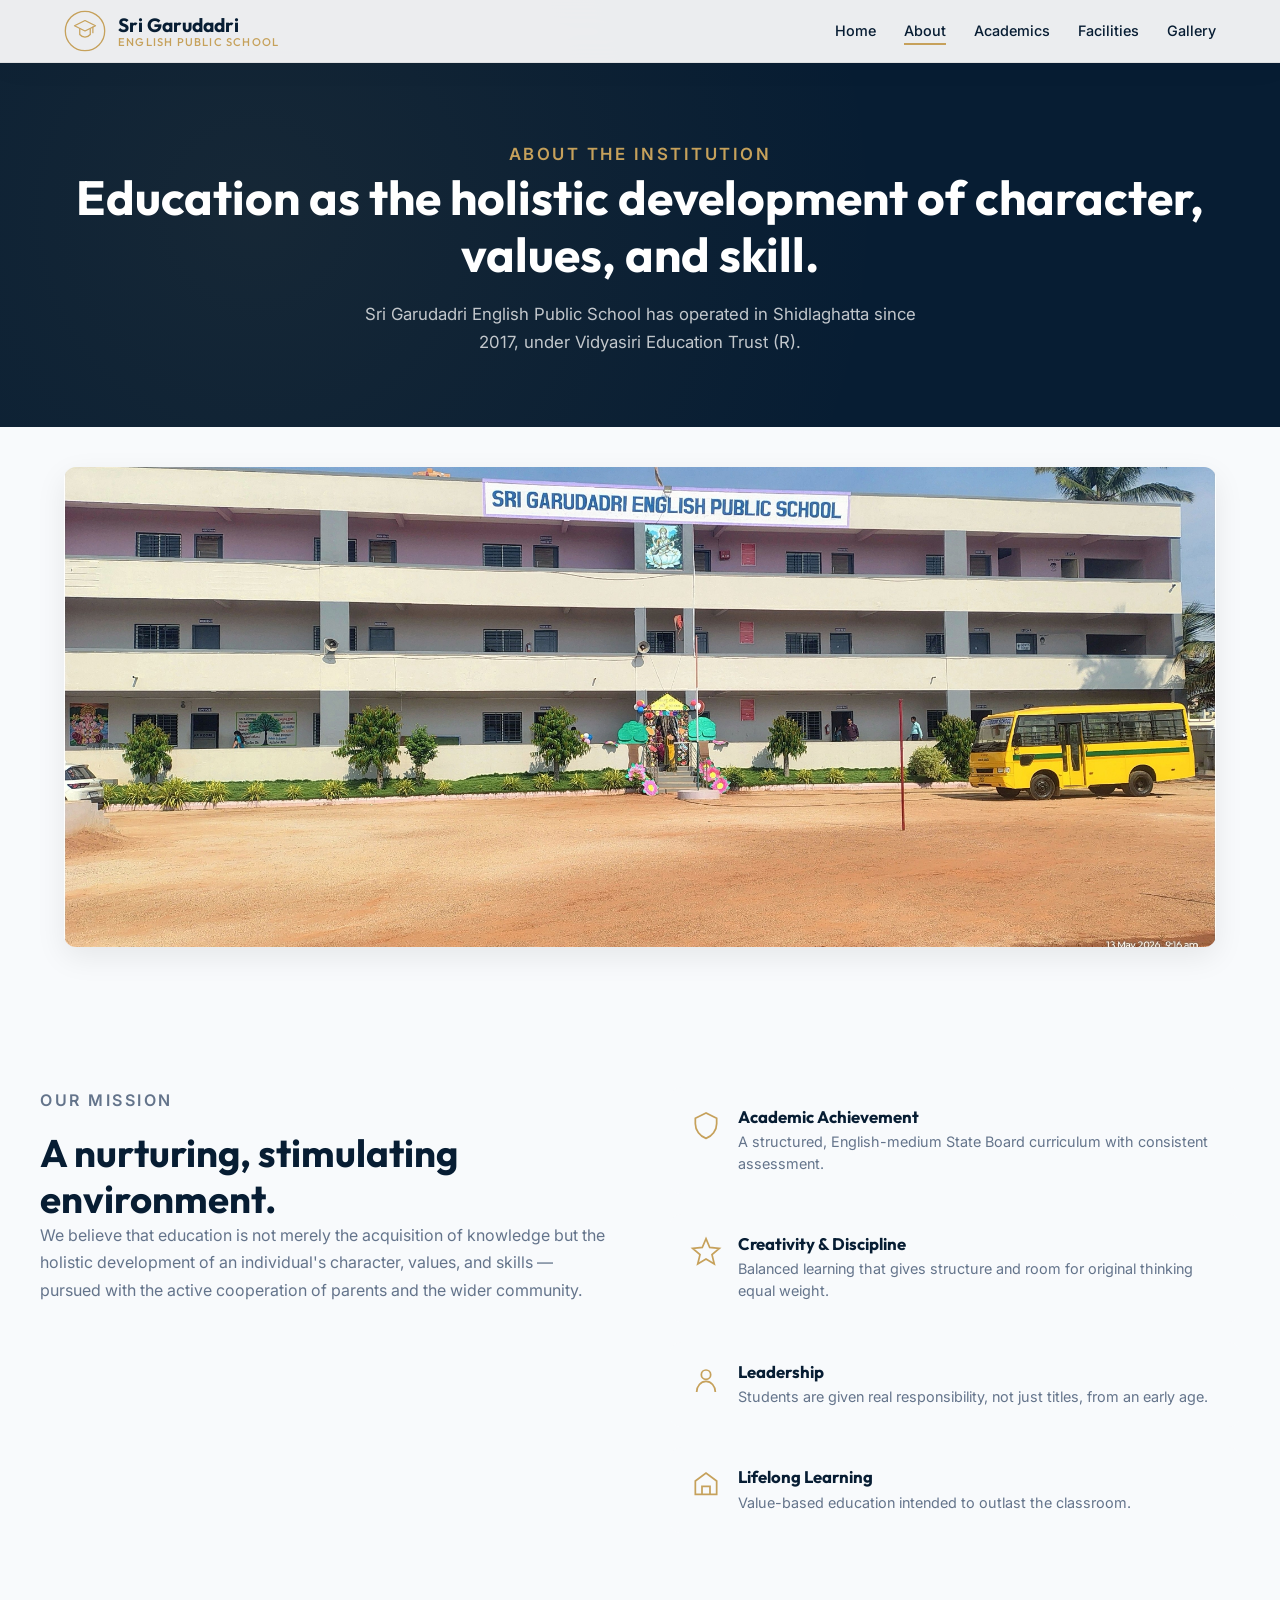
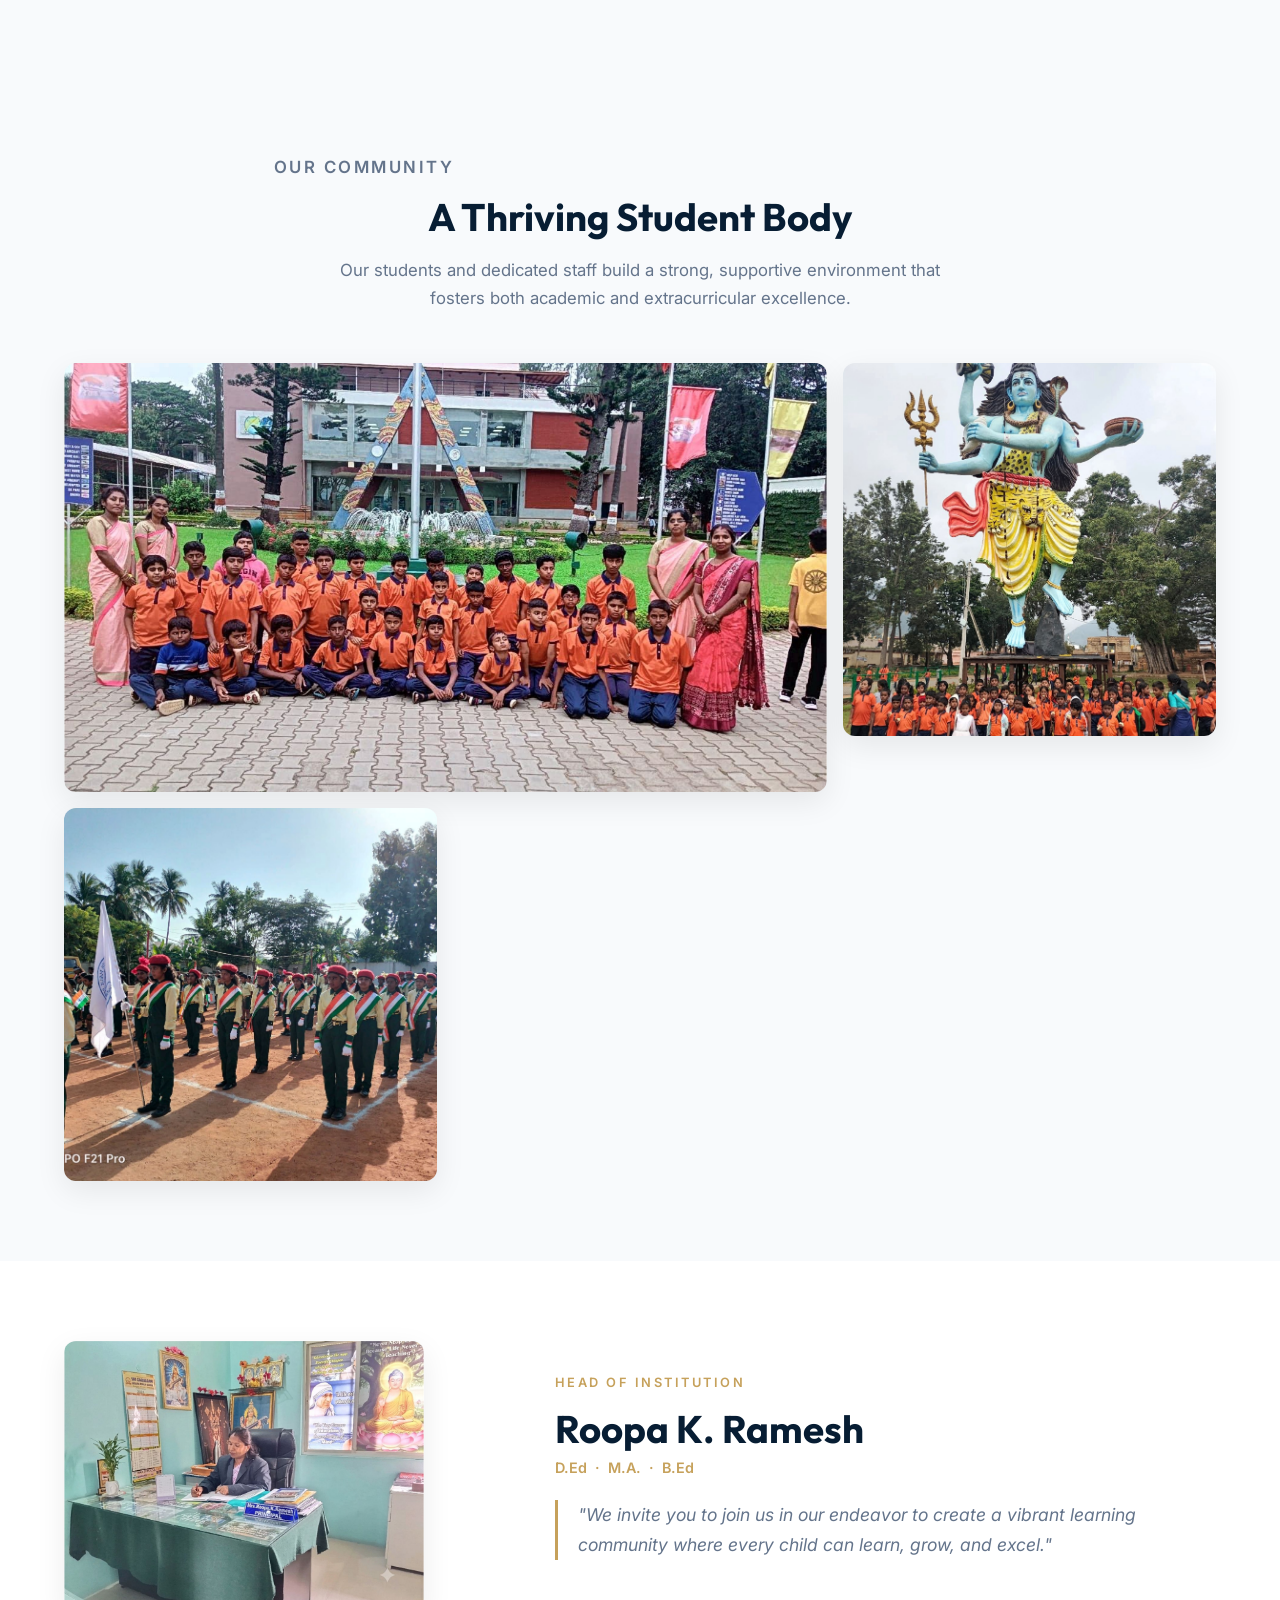
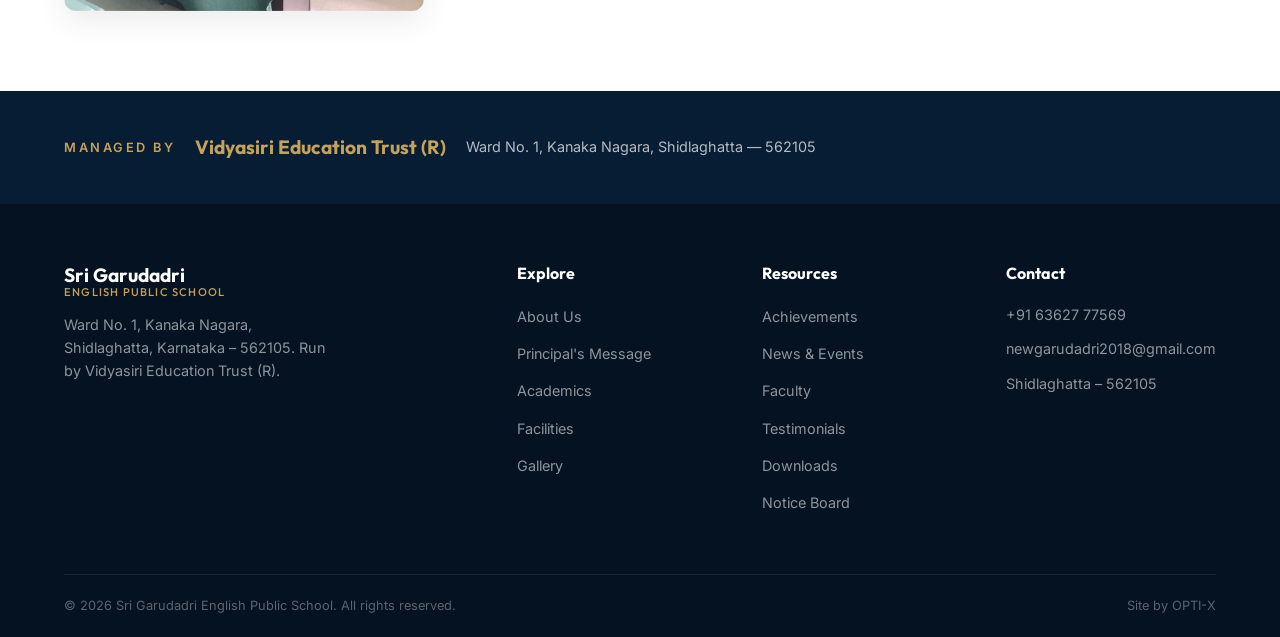
==== about.html @ 726db0ac "first commit" ====
<!DOCTYPE html>
<html lang="en">
<head>
<meta charset="UTF-8">
<meta name="viewport" content="width=device-width, initial-scale=1.0">
<title>About Us — Sri Garudadri English Public School</title>
<link rel="stylesheet" href="styles.css">
<script src="components/header.js"></script>
<script src="components/footer.js"></script>
</head>
<body>

<sgeps-header></sgeps-header>

<header class="page-hero">
  <div class="container">
    <p class="eyebrow" style="justify-content:center;color:var(--gold);">About the institution</p>
    <h1>Education as the holistic development of character, values, and skill.</h1>
    <p>Sri Garudadri English Public School has operated in Shidlaghatta since 2017, under Vidyasiri Education Trust (R).</p>
  </div>
</header>

<section class="about-hero-image">
  <div class="container reveal">
    <img src="SG - photos/School from front side.jpg" alt="School building">
  </div>
</section>

<section>
  <div class="container mission-grid">
    <div class="mission-copy reveal">
      <p class="eyebrow">Our mission</p>
      <h2>A nurturing, stimulating environment.</h2>
      <p>We believe that education is not merely the acquisition of knowledge but the holistic development of an individual's character, values, and skills — pursued with the active cooperation of parents and the wider community.</p>
    </div>
    <div class="pillar-list reveal">
      <div class="pillar">
        <svg viewBox="0 0 24 24" fill="none"><path d="M12 3L4 7V11C4 16 7.5 20.5 12 22C16.5 20.5 20 16 20 11V7L12 3Z" stroke="currentColor" stroke-width="1.3"/></svg>
        <div><h4>Academic Achievement</h4><p>A structured, English-medium State Board curriculum with consistent assessment.</p></div>
      </div>
      <div class="pillar">
        <svg viewBox="0 0 24 24" fill="none"><path d="M12 2L14.8 8.6L22 9.3L16.5 14L18.2 21L12 17.3L5.8 21L7.5 14L2 9.3L9.2 8.6L12 2Z" stroke="currentColor" stroke-width="1.3"/></svg>
        <div><h4>Creativity &amp; Discipline</h4><p>Balanced learning that gives structure and room for original thinking equal weight.</p></div>
      </div>
      <div class="pillar">
        <svg viewBox="0 0 24 24" fill="none"><circle cx="12" cy="8" r="3.5" stroke="currentColor" stroke-width="1.3"/><path d="M5 21C5 16.6 8.1 13 12 13C15.9 13 19 16.6 19 21" stroke="currentColor" stroke-width="1.3"/></svg>
        <div><h4>Leadership</h4><p>Students are given real responsibility, not just titles, from an early age.</p></div>
      </div>
      <div class="pillar">
        <svg viewBox="0 0 24 24" fill="none"><path d="M4 19V9L12 3L20 9V19H4Z" stroke="currentColor" stroke-width="1.3"/><path d="M9 19V13H15V19" stroke="currentColor" stroke-width="1.3"/></svg>
        <div><h4>Lifelong Learning</h4><p>Value-based education intended to outlast the classroom.</p></div>
      </div>
    </div>
  </div>
</section>

<section style="background: var(--bg-light);">
  <div class="container">
    <div class="section-head reveal" style="text-align: center;">
      <p class="eyebrow" style="justify-content: center;">Our Community</p>
      <h2>A Thriving Student Body</h2>
      <p style="margin: 0 auto; max-width: 600px;">Our students and dedicated staff build a strong, supportive environment that fosters both academic and extracurricular excellence.</p>
    </div>
    <div class="gallery-grid reveal" style="margin-top: 40px; justify-content: center;">
      <div class="gallery-tile wide"><img src="SG - photos/Group photo.jpg" alt="Student Body"></div>
      <div class="gallery-tile"><img src="SG - photos/Shiva and gruop photo.jpg" alt="Faculty and Students"></div>
      <div class="gallery-tile"><img src="SG - photos/Marchfast NCC.jpg" alt="NCC March"></div>
    </div>
  </div>
</section>

<section class="leader-band" id="leadership">
  <div class="container leader-grid">
    <div class="leader-photo reveal">
      <img src="SG - photos/Principal.jpg" alt="Roopa K. Ramesh, Principal">
    </div>
    <div class="leader-copy reveal">
      <p class="eyebrow">Head of institution</p>
      <h2>Roopa K. Ramesh</h2>
      <span class="role">D.Ed &nbsp;·&nbsp; M.A. &nbsp;·&nbsp; B.Ed</span>
      <blockquote>"We invite you to join us in our endeavor to create a vibrant learning community where every child can learn, grow, and excel."</blockquote>
    </div>
  </div>
</section>

<section class="trust-strip">
  <div class="container trust-inner">
    <p class="eyebrow">Managed by</p>
    <span class="trust-name">Vidyasiri Education Trust (R)</span>
    <span style="color:rgba(255,255,255,0.7);font-size:0.9rem;">Ward No. 1, Kanaka Nagara, Shidlaghatta — 562105</span>
  </div>
</section>

<sgeps-footer></sgeps-footer>

<script src="script.js"></script>
</body>
</html>
---- styles.css ----
@import url('https://fonts.googleapis.com/css2?family=Outfit:wght@300;400;500;600;700&family=Inter:wght@400;500;600&display=swap');

:root {
  /* Color Palette */
  --primary: #071D33;
  --secondary: #0B2E4F;
  --gold: #C6A15B;
  --gold-hover: #D4B270;
  --bg-light: #F8FAFC;
  --text-dark: #1E293B;
  --text-light: #64748B;
  --white: #FFFFFF;
  --border: rgba(0, 0, 0, 0.1);

  /* Typography */
  --font-heading: 'Outfit', sans-serif;
  --font-body: 'Inter', sans-serif;

  /* Layout */
  --container: 1200px;
  --radius: 12px;
  --shadow: 0 10px 30px rgba(0, 0, 0, 0.08);
  --shadow-hover: 0 20px 40px rgba(0, 0, 0, 0.12);
  --transition: all 0.3s cubic-bezier(0.25, 0.8, 0.25, 1);
}

/* ============ BASE RESET ============ */
*,
*::before,
*::after {
  margin: 0;
  padding: 0;
  box-sizing: border-box;
}

html {
  scroll-behavior: smooth;
  -webkit-text-size-adjust: 100%;
}

body {
  font-family: var(--font-body);
  color: var(--text-dark);
  line-height: 1.7;
  background: var(--bg-light);
  overflow-x: hidden;
  -webkit-font-smoothing: antialiased;
  -moz-osx-font-smoothing: grayscale;
}

h1, h2, h3, h4, h5, h6 {
  font-family: var(--font-heading);
  font-weight: 700;
  line-height: 1.2;
  color: var(--primary);
}

a {
  text-decoration: none;
  color: inherit;
  transition: var(--transition);
}

ul { list-style: none; }

img {
  max-width: 100%;
  height: auto;
  display: block;
}

section {
  padding: 80px 0;
}

.container {
  width: 100%;
  max-width: var(--container);
  margin: 0 auto;
  padding: 0 24px;
}

/* ============ UTILITY CLASSES ============ */
.eyebrow {
  text-transform: uppercase;
  font-size: 0.8rem;
  letter-spacing: 2.5px;
  color: var(--gold);
  font-weight: 600;
  margin-bottom: 12px;
  display: flex;
  align-items: center;
  gap: 8px;
}

.section-head {
  margin-bottom: 50px;
}

.section-head h2 {
  font-size: clamp(2rem, 3vw, 2.5rem);
  color: var(--primary);
  margin-bottom: 16px;
}

.section-head p {
  color: var(--text-light);
  font-size: 1.05rem;
  max-width: 600px;
}

.btn {
  display: inline-flex;
  align-items: center;
  justify-content: center;
  gap: 8px;
  padding: 14px 28px;
  border-radius: 50px;
  font-weight: 600;
  font-size: 0.95rem;
  font-family: var(--font-body);
  border: none;
  transition: var(--transition);
  cursor: pointer;
}

.btn svg {
  width: 18px;
  height: 18px;
  transition: transform 0.3s ease;
}

.btn-primary {
  background: var(--gold);
  color: var(--white);
}

.btn-primary:hover {
  background: var(--gold-hover);
  transform: translateY(-2px);
  box-shadow: 0 10px 25px rgba(198, 161, 91, 0.35);
}

.btn-primary:hover svg {
  transform: translateX(4px);
}

/* ============ NAVIGATION (GLASSMORPHISM) ============ */
.nav {
  position: fixed;
  top: 0;
  left: 0;
  width: 100%;
  z-index: 1000;
  padding: 18px 0;
  transition: var(--transition);
  border-bottom: 1px solid transparent;
}

.nav.scrolled {
  padding: 10px 0;
  background: rgba(255, 255, 255, 0.92);
  backdrop-filter: blur(16px);
  -webkit-backdrop-filter: blur(16px);
  border-bottom: 1px solid rgba(0, 0, 0, 0.06);
  box-shadow: 0 4px 30px rgba(0, 0, 0, 0.04);
}

.nav-inner {
  display: flex;
  justify-content: space-between;
  align-items: center;
  max-width: var(--container);
  margin: 0 auto;
  padding: 0 24px;
}

.brand {
  display: flex;
  align-items: center;
  gap: 12px;
}

.brand svg {
  width: 42px;
  height: 42px;
  flex-shrink: 0;
  transition: transform 0.4s ease;
}

.brand:hover svg {
  transform: rotate(15deg);
}

.brand-text {
  font-family: var(--font-heading);
  font-weight: 700;
  font-size: 1.2rem;
  color: var(--primary);
  line-height: 1.15;
  display: flex;
  flex-direction: column;
}

.brand-text span {
  font-size: 0.7rem;
  font-weight: 500;
  color: var(--gold);
  text-transform: uppercase;
  letter-spacing: 1.2px;
}

/* Nav link default: dark text (for inner pages that start scrolled) */
.nav-links {
  display: flex;
  gap: 28px;
  align-items: center;
}

.nav-links li { list-style: none; }

.nav-links a {
  font-size: 0.9rem;
  font-weight: 500;
  color: var(--primary);
  position: relative;
  padding: 4px 0;
}

.nav-links a::after {
  content: '';
  position: absolute;
  bottom: -2px;
  left: 0;
  width: 0;
  height: 2px;
  background: var(--gold);
  transition: width 0.3s ease;
}

.nav-links a:hover::after,
.nav-links a.active::after {
  width: 100%;
}

/* When nav is transparent (homepage hero only) */
.nav:not(.scrolled) .nav-links a { color: var(--white); }
.nav:not(.scrolled) .brand-text { color: var(--white); }

.nav.scrolled .brand-text,
.nav.scrolled .nav-links a {
  color: var(--primary);
}

/* Hamburger toggle */
.nav-toggle {
  display: none;
  background: none;
  border: none;
  cursor: pointer;
  width: 28px;
  height: 22px;
  position: relative;
  z-index: 1001;
}

.nav-toggle span {
  position: absolute;
  left: 0;
  width: 100%;
  height: 2px;
  background: var(--primary);
  border-radius: 2px;
  transition: var(--transition);
}

.nav:not(.scrolled) .nav-toggle span { background: var(--white); }
.nav.scrolled .nav-toggle span { background: var(--primary); }

.nav-toggle span:nth-child(1) { top: 0; }
.nav-toggle span:nth-child(2) { top: 10px; }
.nav-toggle span:nth-child(3) { bottom: 0; }

.nav-toggle.active span:nth-child(1) {
  transform: rotate(45deg);
  top: 10px;
  background: var(--white);
}
.nav-toggle.active span:nth-child(2) { opacity: 0; }
.nav-toggle.active span:nth-child(3) {
  transform: rotate(-45deg);
  bottom: 10px;
  background: var(--white);
}

/* ============ HERO SECTION (INDEX ONLY) ============ */
.hero {
  position: relative;
  height: 100vh;
  min-height: 600px;
  max-height: 900px;
  display: flex;
  align-items: center;
  padding-top: 80px;
  overflow: hidden;
  background: var(--primary);
}

.hero-slide {
  position: absolute;
  top: 0; left: 0;
  width: 100%; height: 100%;
  opacity: 0;
  transition: opacity 1.5s ease;
  z-index: 1;
}

.hero-slide.active { opacity: 1; }

.hero-slide img {
  width: 100%;
  height: 100%;
  object-fit: cover;
  transform: scale(1.05);
  transition: transform 8s ease-out;
}

.hero-slide.active img { transform: scale(1); }

.hero::after {
  content: '';
  position: absolute;
  top: 0; left: 0;
  width: 100%; height: 100%;
  background: linear-gradient(100deg, rgba(7,29,51,0.88) 0%, rgba(7,29,51,0.35) 100%);
  z-index: 2;
}

.hero-content {
  position: relative;
  z-index: 3;
  width: 100%;
  max-width: var(--container);
  margin: 0 auto;
  padding: 0 24px;
  color: var(--white);
}

.hero-badge {
  display: inline-flex;
  align-items: center;
  gap: 8px;
  background: rgba(255,255,255,0.08);
  border: 1px solid rgba(255,255,255,0.15);
  padding: 6px 16px;
  border-radius: 50px;
  font-size: 0.8rem;
  font-weight: 500;
  margin-bottom: 24px;
  backdrop-filter: blur(4px);
  transform: translateY(20px);
  opacity: 0;
  animation: fadeUp 0.8s ease forwards 0.3s;
}

.hero h1 {
  font-size: clamp(2.2rem, 5vw, 4rem);
  color: var(--white);
  margin-bottom: 20px;
  max-width: 700px;
  transform: translateY(20px);
  opacity: 0;
  animation: fadeUp 0.8s ease forwards 0.5s;
}

.hero h1 em {
  font-style: normal;
  color: var(--gold);
  position: relative;
  display: inline-block;
}

.hero h1 em::after {
  content: '';
  position: absolute;
  bottom: 4px; left: 0;
  width: 100%;
  height: 10px;
  background: rgba(198,161,91,0.2);
  z-index: -1;
}

.hero p {
  font-size: 1.05rem;
  color: rgba(255,255,255,0.85);
  max-width: 560px;
  margin-bottom: 36px;
  transform: translateY(20px);
  opacity: 0;
  animation: fadeUp 0.8s ease forwards 0.7s;
}

.hero-actions {
  transform: translateY(20px);
  opacity: 0;
  animation: fadeUp 0.8s ease forwards 0.9s;
}

.hero-dots {
  position: absolute;
  bottom: 36px;
  left: 50%;
  transform: translateX(-50%);
  z-index: 3;
  display: flex;
  gap: 10px;
}

.dot {
  width: 10px; height: 10px;
  border-radius: 50%;
  background: rgba(255,255,255,0.3);
  cursor: pointer;
  transition: var(--transition);
}

.dot.active {
  background: var(--gold);
  transform: scale(1.3);
}

@keyframes fadeUp {
  to { transform: translateY(0); opacity: 1; }
}

/* ============ PAGE HEADERS (INNER PAGES) ============ */
.page-hero {
  background: var(--primary);
  color: var(--white);
  padding: 140px 0 70px;
  text-align: center;
  position: relative;
  overflow: hidden;
}

.page-hero::before {
  content: '';
  position: absolute;
  top: 0; left: 0;
  width: 100%; height: 100%;
  background: radial-gradient(circle at 20% 50%, rgba(198,161,91,0.08) 0%, transparent 60%);
}

.page-hero .container {
  position: relative;
  z-index: 2;
}

.page-hero h1 {
  font-size: clamp(2rem, 4vw, 3rem);
  color: var(--white);
  margin-bottom: 16px;
}

.page-hero p {
  font-size: 1.05rem;
  color: rgba(255,255,255,0.75);
  max-width: 580px;
  margin: 0 auto;
}

/* ============ HERO IMAGE BANNER (INNER PAGES) ============ */
.about-hero-image {
  padding: 40px 0 0;
  background: var(--bg-light);
}

.about-hero-image img {
  width: 100%;
  max-height: 480px;
  object-fit: cover;
  border-radius: var(--radius);
  box-shadow: var(--shadow);
}

/* ============ ABOUT PREVIEW (INDEX) ============ */
.about-preview {
  padding: 100px 0;
  background: var(--white);
}

.about-grid {
  display: grid;
  grid-template-columns: 1fr 1fr;
  gap: 60px;
  align-items: center;
}

.about-copy h2 {
  font-size: clamp(2rem, 3vw, 2.5rem);
  color: var(--primary);
  margin-bottom: 20px;
}

.about-copy p {
  color: var(--text-light);
  margin-bottom: 14px;
  font-size: 1rem;
}

.about-stats {
  display: grid;
  grid-template-columns: repeat(3, 1fr);
  gap: 16px;
  margin-top: 36px;
  padding-top: 36px;
  border-top: 1px solid var(--border);
}

.about-stats div {
  text-align: center;
}

.about-stats strong {
  display: block;
  font-size: 1.8rem;
  color: var(--primary);
  font-family: var(--font-heading);
  line-height: 1;
  margin-bottom: 6px;
}

.about-stats span {
  font-size: 0.8rem;
  color: var(--text-light);
  font-weight: 500;
}

.about-visual {
  position: relative;
}

.about-visual img {
  border-radius: var(--radius);
  box-shadow: var(--shadow);
  width: 100%;
}

.crest {
  position: absolute;
  top: -30px; right: -30px;
  width: 110px; height: 110px;
  background: var(--white);
  border-radius: 50%;
  display: flex;
  align-items: center;
  justify-content: center;
  box-shadow: var(--shadow);
  color: var(--gold);
}

.crest svg { width: 70px; height: 70px; }

.ribbon {
  position: absolute;
  bottom: 30px; left: -20px;
  background: var(--primary);
  color: var(--white);
  padding: 18px 24px;
  border-radius: var(--radius);
  box-shadow: var(--shadow);
}

.ribbon span { display: block; }

.ribbon span:first-child {
  font-family: var(--font-heading);
  font-weight: 700;
  font-size: 1.4rem;
  color: var(--gold);
}

.ribbon span:last-child {
  font-size: 0.85rem;
  color: rgba(255,255,255,0.7);
}

/* ============ PROGRAMS / WHAT WE OFFER ============ */
.programs {
  padding: 100px 0;
  background: var(--primary);
  color: var(--white);
}

.programs .section-head h2 { color: var(--white); }
.programs .section-head p { color: rgba(255,255,255,0.7); }
.programs .eyebrow { color: var(--gold); }

.program-grid {
  display: grid;
  grid-template-columns: repeat(auto-fit, minmax(280px, 1fr));
  gap: 24px;
  margin-top: 40px;
}

.program-card {
  background: rgba(255,255,255,0.04);
  border: 1px solid rgba(255,255,255,0.08);
  padding: 36px;
  border-radius: var(--radius);
  transition: var(--transition);
}

.program-card:hover {
  background: rgba(255,255,255,0.1);
  transform: translateY(-4px);
  box-shadow: 0 10px 30px rgba(0,0,0,0.15);
}

.program-card .num {
  font-family: var(--font-heading);
  font-size: 2.5rem;
  font-weight: 700;
  color: rgba(255,255,255,0.08);
  line-height: 1;
  display: block;
  margin-bottom: 16px;
}

.program-card h3 {
  font-size: 1.3rem;
  margin-bottom: 12px;
  color: var(--gold);
}

.program-card p {
  color: rgba(255,255,255,0.75);
  font-size: 0.95rem;
}

/* ============ EVENTS & DANCE SECTION ============ */
.events-dance {
  background: var(--bg-light);
  padding: 80px 0;
}

.events-dance .section-head {
  text-align: center;
}

.events-dance .section-head .eyebrow {
  justify-content: center;
}

.events-grid {
  display: grid;
  grid-template-columns: repeat(auto-fit, minmax(250px, 1fr));
  gap: 16px;
}

.events-grid img {
  width: 100%;
  aspect-ratio: 4/3;
  object-fit: cover;
  border-radius: var(--radius);
  box-shadow: var(--shadow);
  transition: var(--transition);
}

.events-grid img:hover {
  transform: translateY(-4px);
  box-shadow: var(--shadow-hover);
}

/* ============ FACILITIES ============ */
.fac-grid {
  display: grid;
  grid-template-columns: repeat(auto-fit, minmax(280px, 1fr));
  gap: 20px;
}

.fac-card {
  background: var(--bg-light);
  border-radius: var(--radius);
  padding: 28px;
  transition: var(--transition);
  border: 1px solid transparent;
}

.fac-card:hover {
  background: var(--primary);
  color: var(--white);
  transform: translateY(-4px);
  box-shadow: var(--shadow-hover);
  border-color: transparent;
}

.fac-card svg {
  width: 36px; height: 36px;
  color: var(--gold);
  margin-bottom: 16px;
}

.fac-card h4 {
  font-size: 1.15rem;
  margin-bottom: 8px;
}

.fac-card p {
  color: var(--text-light);
  font-size: 0.9rem;
  line-height: 1.5;
}

.fac-card:hover p { color: rgba(255,255,255,0.75); }

.fac-card img {
  width: calc(100% + 56px);
  aspect-ratio: 16/9;
  object-fit: cover;
  margin: -28px -28px 16px -28px;
  display: block;
  border-radius: var(--radius) var(--radius) 0 0;
}

/* ============ PRESS / NEWS SECTION ============ */
.press {
  padding: 80px 0;
  background: var(--bg-light);
}

.press-grid {
  display: grid;
  grid-template-columns: repeat(auto-fit, minmax(280px, 1fr));
  gap: 16px;
}

.press-card {
  border-radius: var(--radius);
  overflow: hidden;
  box-shadow: var(--shadow);
  transition: var(--transition);
  cursor: zoom-in;
  background: var(--white);
}

.press-card:hover {
  transform: translateY(-4px);
  box-shadow: var(--shadow-hover);
}

.press-card img {
  width: 100%;
  aspect-ratio: 4/3;
  object-fit: contain;
  background: var(--white);
  padding: 8px;
}

/* ============ GALLERY ============ */
.gallery-filters {
  display: flex;
  flex-wrap: wrap;
  gap: 10px;
  margin: 0 0 40px;
  justify-content: center;
}

.filter-btn {
  background: transparent;
  border: 1px solid var(--border);
  color: var(--text-dark);
  padding: 8px 20px;
  border-radius: 50px;
  font-family: var(--font-body);
  font-size: 0.85rem;
  font-weight: 500;
  cursor: pointer;
  transition: var(--transition);
}

.filter-btn:hover {
  border-color: var(--gold);
  color: var(--gold);
}

.filter-btn.active {
  background: var(--gold) !important;
  border-color: var(--gold) !important;
  color: var(--white) !important;
}

.gallery-grid {
  display: grid;
  grid-template-columns: repeat(auto-fill, minmax(280px, 1fr));
  gap: 16px;
}

.gallery-tile {
  position: relative;
  border-radius: var(--radius);
  overflow: hidden;
  box-shadow: var(--shadow);
  cursor: zoom-in;
  transition: var(--transition);
  aspect-ratio: 1;
}

.gallery-tile.tall { aspect-ratio: 3/4; }
.gallery-tile.wide { aspect-ratio: 16/9; grid-column: span 2; }

.gallery-tile img {
  width: 100%;
  height: 100%;
  object-fit: cover;
  transition: transform 0.5s ease;
}

.gallery-tile:hover img { transform: scale(1.06); }

.gallery-tile span {
  position: absolute;
  bottom: 0; left: 0; right: 0;
  padding: 40px 16px 14px;
  background: linear-gradient(to top, rgba(7,29,51,0.85), transparent);
  color: var(--white);
  font-size: 0.85rem;
  font-weight: 500;
  transform: translateY(100%);
  transition: transform 0.3s ease;
}

.gallery-tile:hover span {
  transform: translateY(0);
}

/* ============ LIGHTBOX ============ */
.lightbox {
  position: fixed;
  top: 0; left: 0;
  width: 100%; height: 100%;
  background: rgba(7,29,51,0.95);
  backdrop-filter: blur(8px);
  z-index: 2000;
  display: flex;
  align-items: center;
  justify-content: center;
  opacity: 0;
  pointer-events: none;
  transition: opacity 0.3s ease;
}

.lightbox.active {
  opacity: 1;
  pointer-events: all;
}

.lightbox-content {
  position: relative;
  display: flex;
  align-items: center;
  justify-content: center;
}

.lightbox-content img {
  max-width: 90vw;
  max-height: 88vh;
  object-fit: contain;
  border-radius: 8px;
  box-shadow: 0 20px 60px rgba(0,0,0,0.5);
  transform: scale(0.95);
  transition: transform 0.3s ease;
}

.lightbox.active .lightbox-content img {
  transform: scale(1);
}

.lightbox-close {
  position: absolute;
  top: 20px; right: 20px;
  background: rgba(255,255,255,0.12);
  border: none;
  color: var(--white);
  width: 44px; height: 44px;
  border-radius: 50%;
  cursor: pointer;
  font-size: 1.5rem;
  display: flex;
  align-items: center;
  justify-content: center;
  transition: background 0.2s;
  z-index: 2001;
}

.lightbox-close:hover {
  background: rgba(255,255,255,0.25);
}

/* ============ CTA BAND ============ */
.cta-band {
  background: var(--primary);
  color: var(--white);
  padding: 80px 0;
  text-align: center;
}

.cta-band h2 {
  font-size: clamp(2rem, 3vw, 2.5rem);
  color: var(--white);
  margin-bottom: 16px;
}

.cta-band p {
  color: rgba(255,255,255,0.75);
  font-size: 1.05rem;
  max-width: 560px;
  margin: 0 auto 28px;
}

/* ============ ABOUT PAGE — MISSION GRID ============ */
.mission-grid {
  display: grid;
  grid-template-columns: 1fr 1fr;
  gap: 60px;
  align-items: start;
  padding: 60px 0;
}

.mission-copy h2 {
  font-size: clamp(1.8rem, 3vw, 2.4rem);
  color: var(--primary);
}

.mission-copy p {
  color: var(--text-light);
  font-size: 1rem;
  margin-bottom: 16px;
}

.link-out {
  display: inline-flex;
  align-items: center;
  gap: 8px;
  color: var(--gold);
  font-weight: 600;
  font-size: 0.9rem;
  margin-top: 12px;
  transition: var(--transition);
}

.link-out svg {
  width: 18px; height: 18px;
  transition: transform 0.3s ease;
}

.link-out:hover {
  color: var(--gold-hover);
}

.link-out:hover svg {
  transform: translateX(4px);
}

/* About page — Pillar list */
.pillar-list {
  display: flex;
  flex-direction: column;
  gap: 20px;
}

.pillar {
  display: flex;
  gap: 16px;
  align-items: flex-start;
  padding: 20px;
  border-radius: var(--radius);
  background: var(--bg-light);
  transition: var(--transition);
}

.pillar:hover {
  box-shadow: var(--shadow);
  transform: translateY(-2px);
}

.pillar svg {
  width: 32px; height: 32px;
  flex-shrink: 0;
  color: var(--gold);
  margin-top: 2px;
}

.pillar h4 {
  font-size: 1.05rem;
  margin-bottom: 4px;
}

.pillar p {
  color: var(--text-light);
  font-size: 0.9rem;
  line-height: 1.5;
}

/* ============ ACADEMICS — STAGE CARDS ============ */
.stage-row {
  display: grid;
  grid-template-columns: repeat(auto-fit, minmax(220px, 1fr));
  gap: 20px;
  margin-top: 30px;
}

.stage-card {
  background: var(--bg-light);
  padding: 24px;
  border-radius: var(--radius);
  border-left: 4px solid var(--gold);
  transition: var(--transition);
}

.stage-card:hover {
  box-shadow: var(--shadow);
  transform: translateY(-2px);
}

.checklist-label {
  text-transform: uppercase;
  font-size: 0.7rem;
  letter-spacing: 1.5px;
  color: var(--gold);
  font-weight: 600;
  display: block;
  margin-bottom: 8px;
}

.stage-card h4 {
  font-size: 1.1rem;
  margin-bottom: 6px;
}

.stage-card p {
  color: var(--text-light);
  font-size: 0.9rem;
}

/* ============ PRINCIPAL MESSAGE — LETTER ============ */
.letter {
  max-width: 680px;
}

.letter p {
  color: var(--text-light);
  font-size: 1rem;
  margin-bottom: 18px;
  line-height: 1.8;
}

.sign-off {
  margin-top: 24px;
  padding-top: 20px;
  border-top: 1px solid var(--border);
}

.sign-off strong {
  display: block;
  font-size: 1.15rem;
  color: var(--primary);
  font-family: var(--font-heading);
}

.sign-off span {
  display: block;
  color: var(--gold);
  font-size: 0.85rem;
  font-weight: 500;
  margin-top: 4px;
}

/* ============ ABOUT — LEADER SECTION ============ */
.leader-band {
  padding: 80px 0;
  background: var(--white);
}

.leader-grid {
  display: grid;
  grid-template-columns: 1fr 1.5fr;
  gap: 50px;
  align-items: center;
}

.leader-photo img {
  border-radius: var(--radius);
  box-shadow: var(--shadow);
  width: 100%;
  max-width: 360px;
}

.leader-copy h2 {
  font-size: clamp(1.8rem, 3vw, 2.4rem);
  color: var(--primary);
  margin-bottom: 4px;
}

.leader-copy .role {
  color: var(--gold);
  font-weight: 600;
  font-size: 0.9rem;
  display: block;
  margin-bottom: 20px;
}

.leader-copy blockquote {
  font-size: 1.1rem;
  font-style: italic;
  color: var(--text-light);
  border-left: 3px solid var(--gold);
  padding-left: 20px;
  margin-bottom: 20px;
  line-height: 1.7;
}

/* ============ ABOUT — TRUST STRIP ============ */
.trust-strip {
  background: var(--primary);
  color: var(--white);
  padding: 40px 0;
}

.trust-inner {
  display: flex;
  align-items: center;
  gap: 20px;
  flex-wrap: wrap;
}

.trust-inner .eyebrow {
  margin-bottom: 0;
}

.trust-name {
  font-family: var(--font-heading);
  font-weight: 700;
  font-size: 1.2rem;
  color: var(--gold);
}

/* ============ FOOTER ============ */
footer {
  background: #041221;
  color: var(--white);
  padding: 60px 0 20px;
}

.foot-grid {
  display: grid;
  grid-template-columns: 2fr 1fr 1fr 1fr;
  gap: 36px;
  margin-bottom: 48px;
}

.foot-brand .brand-text {
  color: var(--white);
}

.foot-brand p {
  color: rgba(255,255,255,0.55);
  margin-top: 14px;
  font-size: 0.9rem;
  max-width: 280px;
  line-height: 1.6;
}

footer h5 {
  font-size: 1rem;
  color: var(--white);
  margin-bottom: 20px;
}

footer ul li {
  margin-bottom: 10px;
}

footer ul a {
  color: rgba(255,255,255,0.55);
  font-size: 0.9rem;
  transition: color 0.2s;
}

footer ul a:hover { color: var(--gold); }

footer ul li:not(:has(a)) {
  color: rgba(255,255,255,0.55);
  font-size: 0.9rem;
}

.foot-bottom {
  border-top: 1px solid rgba(255,255,255,0.08);
  padding-top: 20px;
  display: flex;
  justify-content: space-between;
  color: rgba(255,255,255,0.35);
  font-size: 0.8rem;
}

/* ============ SCROLL REVEAL ============ */
.reveal {
  opacity: 0;
  transform: translateY(24px);
  transition: all 0.7s cubic-bezier(0.25, 0.8, 0.25, 1);
}

.reveal.active {
  opacity: 1;
  transform: translateY(0);
}

/* ============ RESPONSIVE ============ */
@media (max-width: 992px) {
  .about-grid,
  .leader-grid,
  .mission-grid {
    grid-template-columns: 1fr;
    gap: 40px;
  }

  .crest, .ribbon { display: none; }
  .foot-grid { grid-template-columns: 1fr 1fr; }
  .leader-photo img { max-width: 100%; }
}

@media (max-width: 768px) {
  section { padding: 60px 0; }

  .nav-links {
    position: fixed;
    top: 0; right: -100%;
    width: 80%;
    max-width: 320px;
    height: 100vh;
    background: var(--primary);
    flex-direction: column;
    justify-content: center;
    gap: 24px;
    transition: right 0.35s ease;
    box-shadow: -10px 0 40px rgba(0,0,0,0.15);
    padding: 0 40px;
  }

  .nav-links.active { right: 0; }
  .nav-links a { font-size: 1.15rem; color: var(--white) !important; }

  .nav-toggle { display: block; }

  .hero { min-height: 500px; max-height: 700px; }
  .hero h1 { font-size: 2rem; }
  .hero p { font-size: 0.95rem; }

  .page-hero { padding: 120px 0 60px; }
  .page-hero h1 { font-size: 1.8rem; }

  .about-stats { grid-template-columns: 1fr; gap: 12px; text-align: left; }
  .about-stats div { text-align: left; }
  .about-stats strong { font-size: 1.5rem; }

  .gallery-tile.wide { grid-column: span 1; aspect-ratio: 4/3; }

  .press-grid { grid-template-columns: 1fr 1fr; }

  .foot-grid { grid-template-columns: 1fr; gap: 24px; }
  .foot-bottom { flex-direction: column; gap: 8px; text-align: center; }

  .trust-inner { flex-direction: column; text-align: center; }
  .trust-inner .eyebrow { justify-content: center; }
}

@media (max-width: 480px) {
  .container { padding: 0 16px; }
  .press-grid { grid-template-columns: 1fr; }
  .gallery-grid { grid-template-columns: 1fr 1fr; }
  .fac-grid { grid-template-columns: 1fr; }
  .stage-row { grid-template-columns: 1fr; }
}
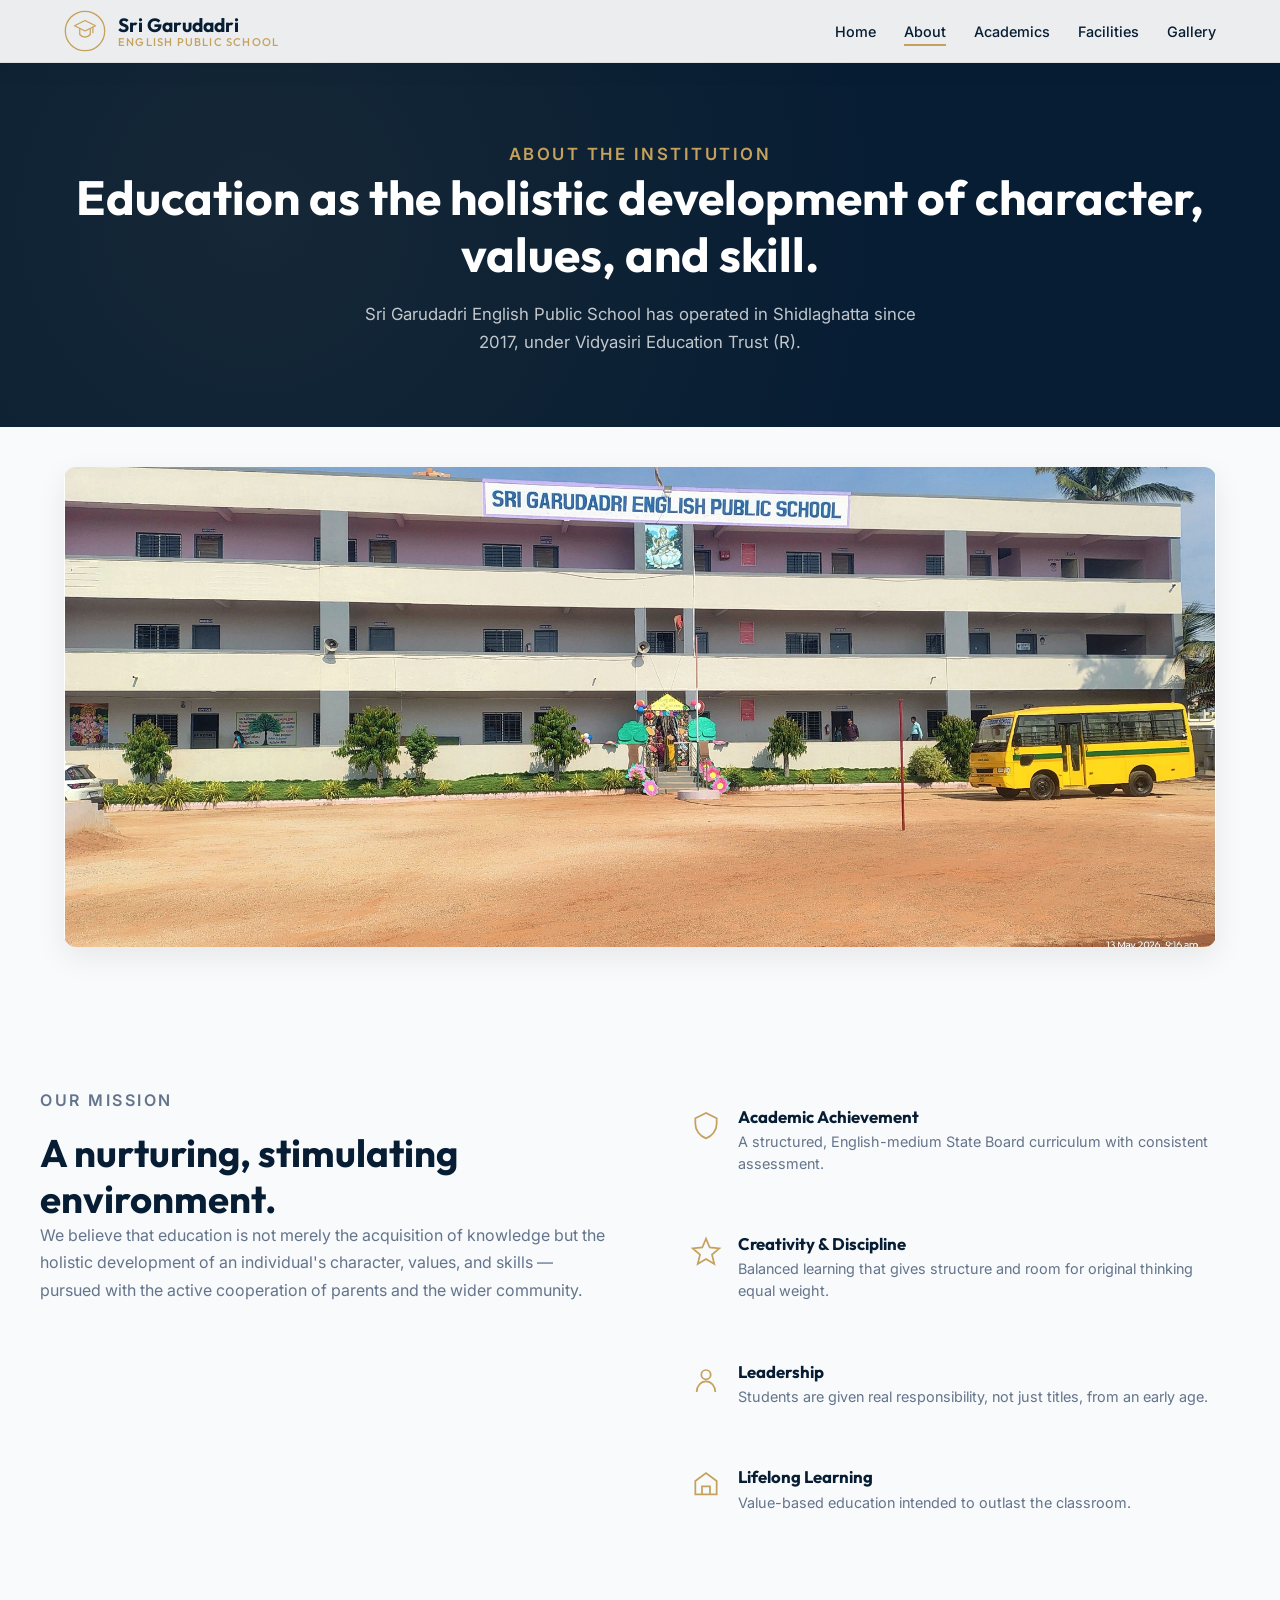
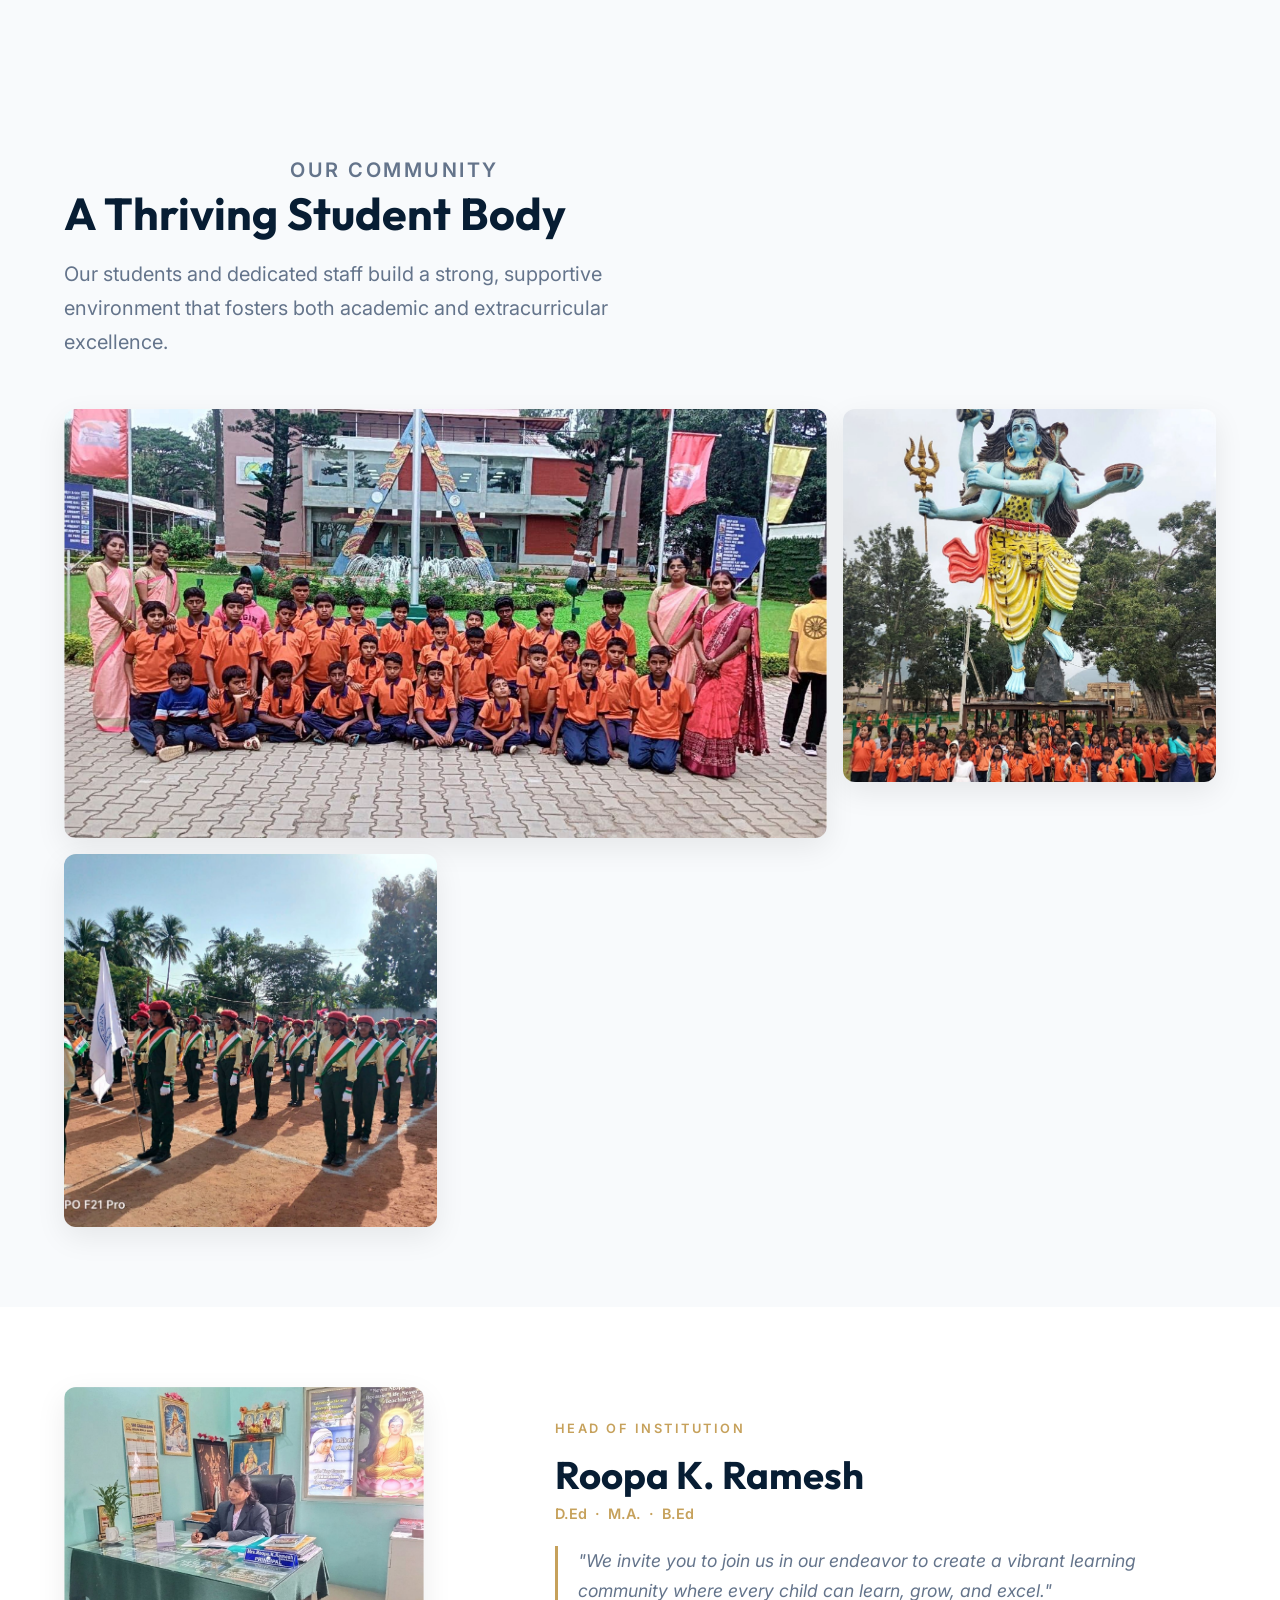
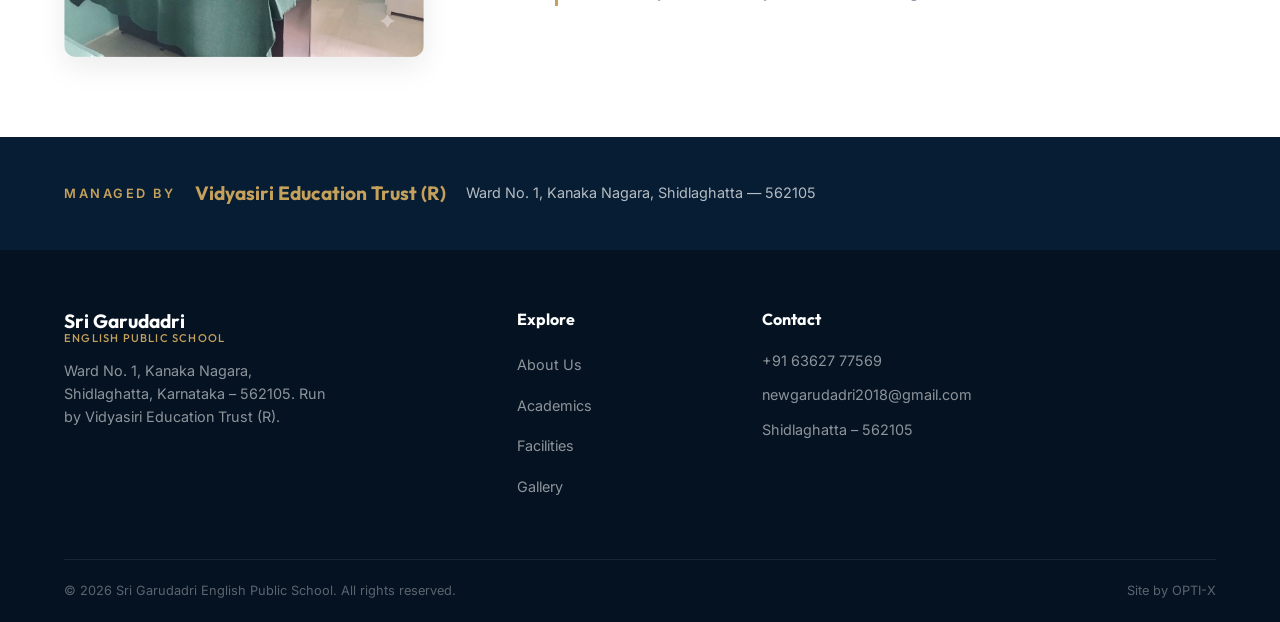
==== commit e84a02dc: "UI tweak: left align community and practical learning sections" ====
--- a/about.html
+++ b/about.html
@@ -56,10 +56,10 @@
 
 <section style="background: var(--bg-light);">
   <div class="container">
-    <div class="section-head reveal" style="text-align: center;">
-      <p class="eyebrow" style="justify-content: center;">Our Community</p>
+    <div class="section-head reveal" style="text-align: left;">
+      <p class="eyebrow" style="justify-content: flex-start;">Our Community</p>
       <h2>A Thriving Student Body</h2>
-      <p style="margin: 0 auto; max-width: 600px;">Our students and dedicated staff build a strong, supportive environment that fosters both academic and extracurricular excellence.</p>
+      <p style="margin: 0; max-width: 600px;">Our students and dedicated staff build a strong, supportive environment that fosters both academic and extracurricular excellence.</p>
     </div>
     <div class="gallery-grid reveal" style="margin-top: 40px; justify-content: center;">
       <div class="gallery-tile wide"><img src="SG - photos/Group photo.jpg" alt="Student Body"></div>
--- a/styles.css
+++ b/styles.css
@@ -42,6 +42,7 @@
   font-family: var(--font-body);
   color: var(--text-dark);
   line-height: 1.7;
+  font-size: 1.125rem;
   background: var(--bg-light);
   overflow-x: hidden;
   -webkit-font-smoothing: antialiased;
@@ -95,18 +96,24 @@
 
 .section-head {
   margin-bottom: 50px;
+  text-align: center;
+}
+
+.section-head .eyebrow {
+  justify-content: center;
 }
 
 .section-head h2 {
-  font-size: clamp(2rem, 3vw, 2.5rem);
+  font-size: clamp(2.2rem, 3.5vw, 2.8rem);
   color: var(--primary);
   margin-bottom: 16px;
 }
 
 .section-head p {
   color: var(--text-light);
-  font-size: 1.05rem;
-  max-width: 600px;
+  font-size: 1.25rem;
+  max-width: 700px;
+  margin: 0 auto;
 }
 
 .btn {
@@ -364,10 +371,10 @@
 }
 
 .hero h1 {
-  font-size: clamp(2.2rem, 5vw, 4rem);
+  font-size: clamp(2.5rem, 5vw, 4.5rem);
   color: var(--white);
   margin-bottom: 20px;
-  max-width: 700px;
+  max-width: 800px;
   transform: translateY(20px);
   opacity: 0;
   animation: fadeUp 0.8s ease forwards 0.5s;
@@ -391,9 +398,9 @@
 }
 
 .hero p {
-  font-size: 1.05rem;
+  font-size: 1.25rem;
   color: rgba(255,255,255,0.85);
-  max-width: 560px;
+  max-width: 600px;
   margin-bottom: 36px;
   transform: translateY(20px);
   opacity: 0;
@@ -635,7 +642,7 @@
 
 .program-card p {
   color: rgba(255,255,255,0.75);
-  font-size: 0.95rem;
+  font-size: 1.1rem;
 }
 
 /* ============ EVENTS & DANCE SECTION ============ */
@@ -645,11 +652,15 @@
 }
 
 .events-dance .section-head {
-  text-align: center;
+  text-align: left;
 }
 
 .events-dance .section-head .eyebrow {
-  justify-content: center;
+  justify-content: flex-start;
+}
+
+.events-dance .section-head p {
+  margin: 0;
 }
 
 .events-grid {
@@ -684,7 +695,7 @@
   border-radius: var(--radius);
   padding: 28px;
   transition: var(--transition);
-  border: 1px solid transparent;
+  border: 1px solid var(--border);
 }
 
 .fac-card:hover {
@@ -708,20 +719,12 @@
 
 .fac-card p {
   color: var(--text-light);
-  font-size: 0.9rem;
+  font-size: 1.1rem;
   line-height: 1.5;
 }
 
 .fac-card:hover p { color: rgba(255,255,255,0.75); }
 
-.fac-card img {
-  width: calc(100% + 56px);
-  aspect-ratio: 16/9;
-  object-fit: cover;
-  margin: -28px -28px 16px -28px;
-  display: block;
-  border-radius: var(--radius) var(--radius) 0 0;
-}
 
 /* ============ PRESS / NEWS SECTION ============ */
 .press {
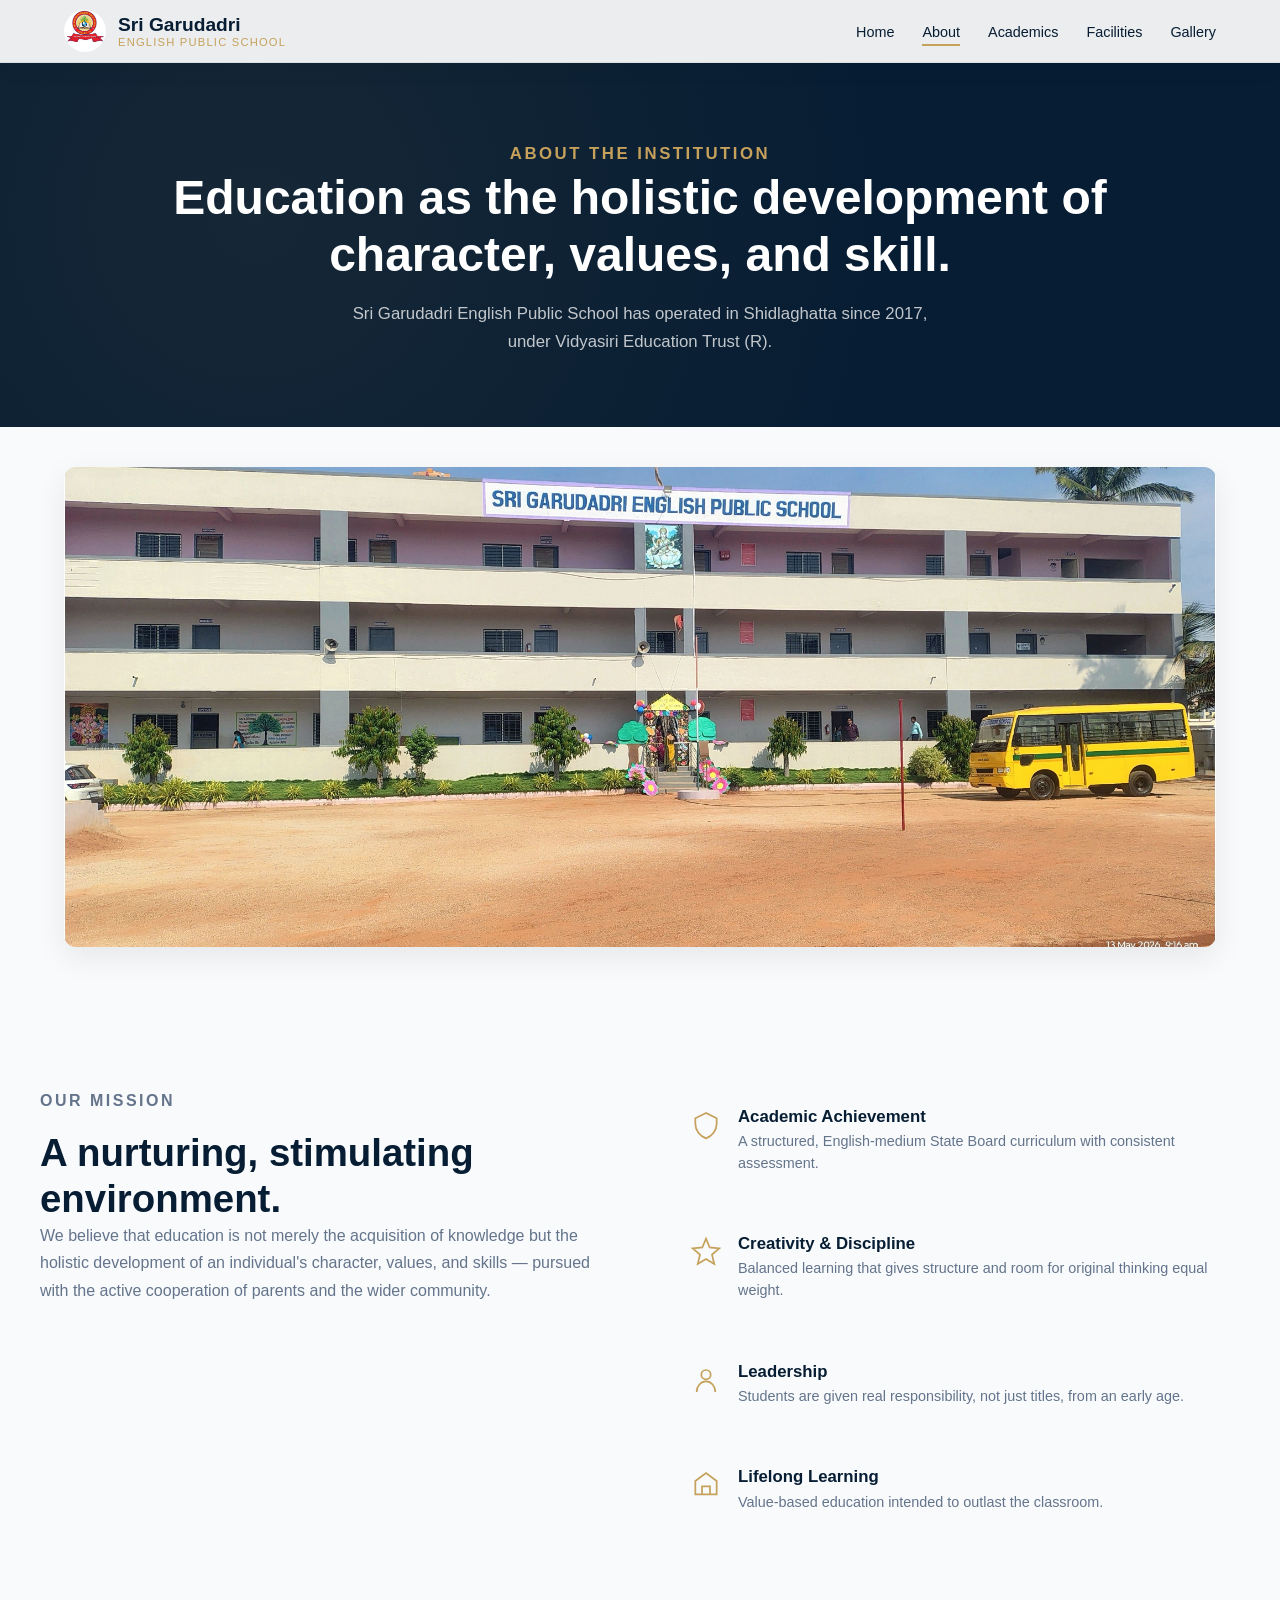
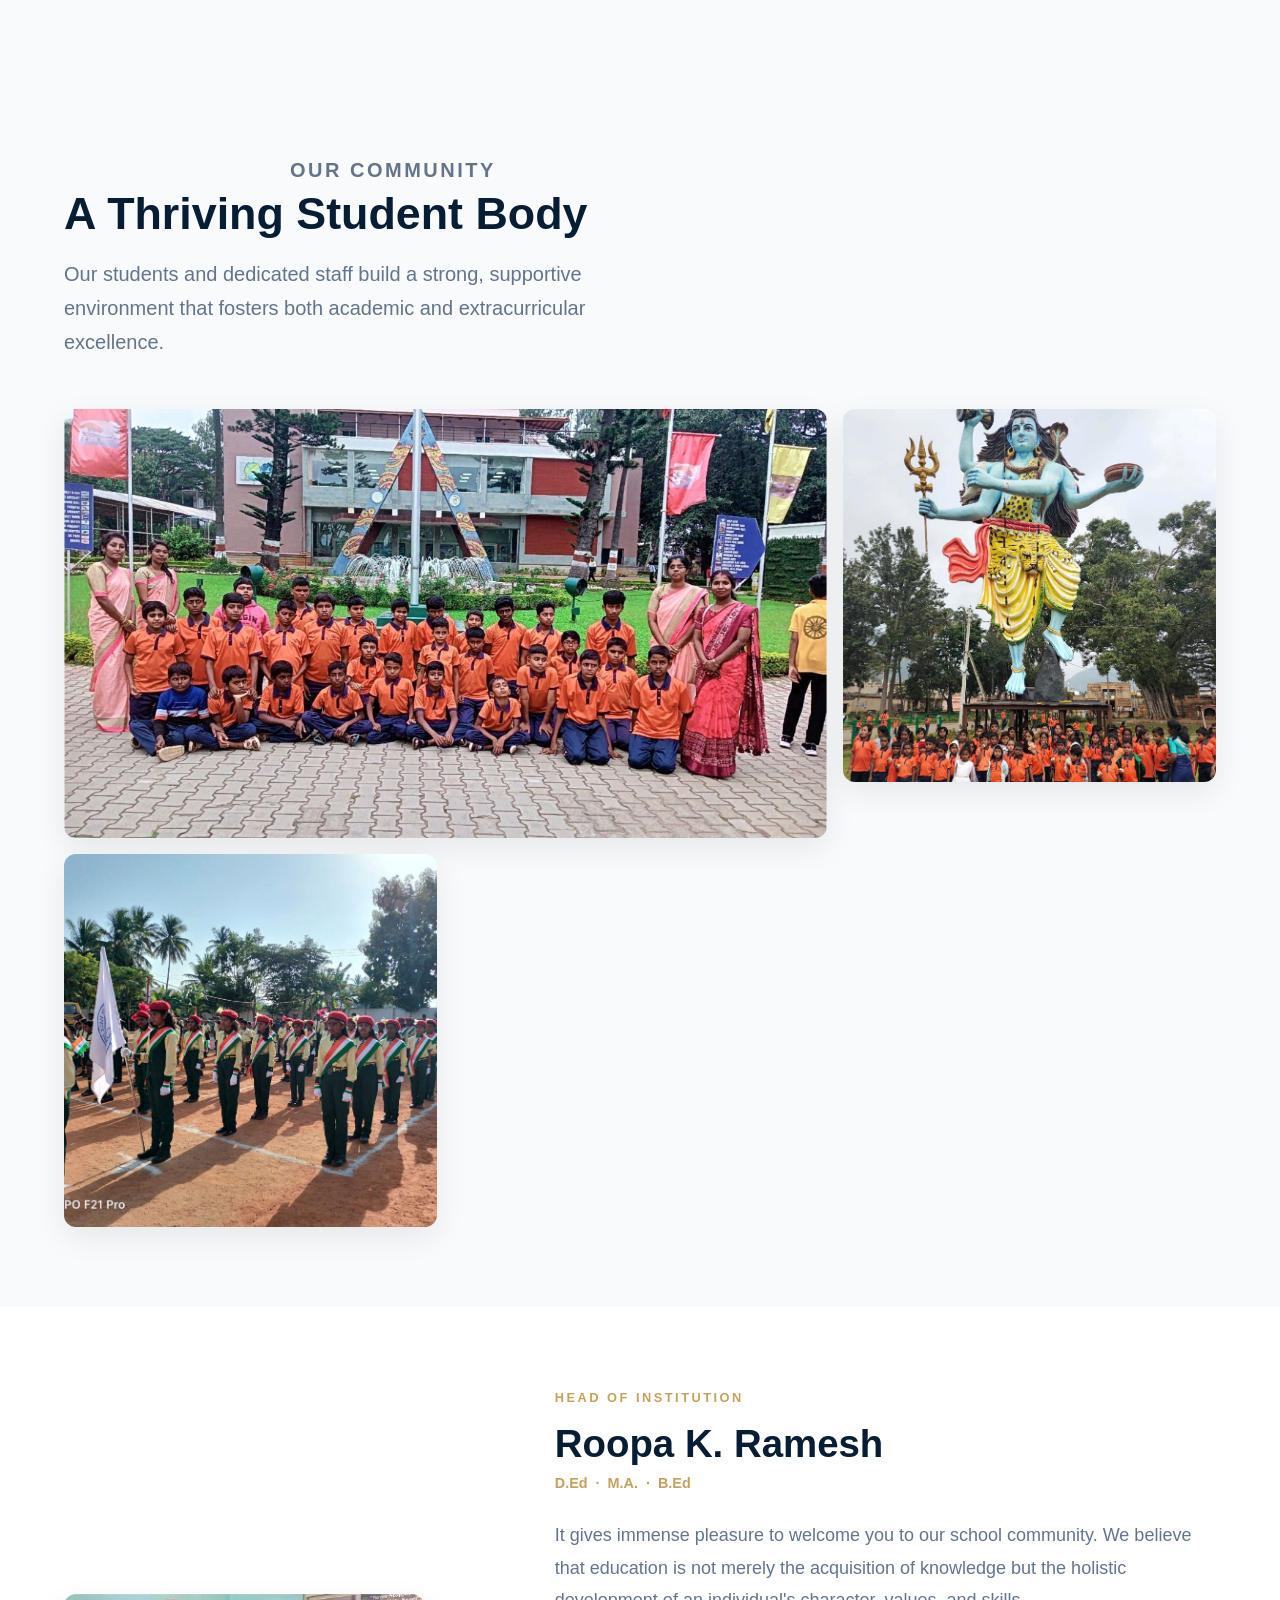
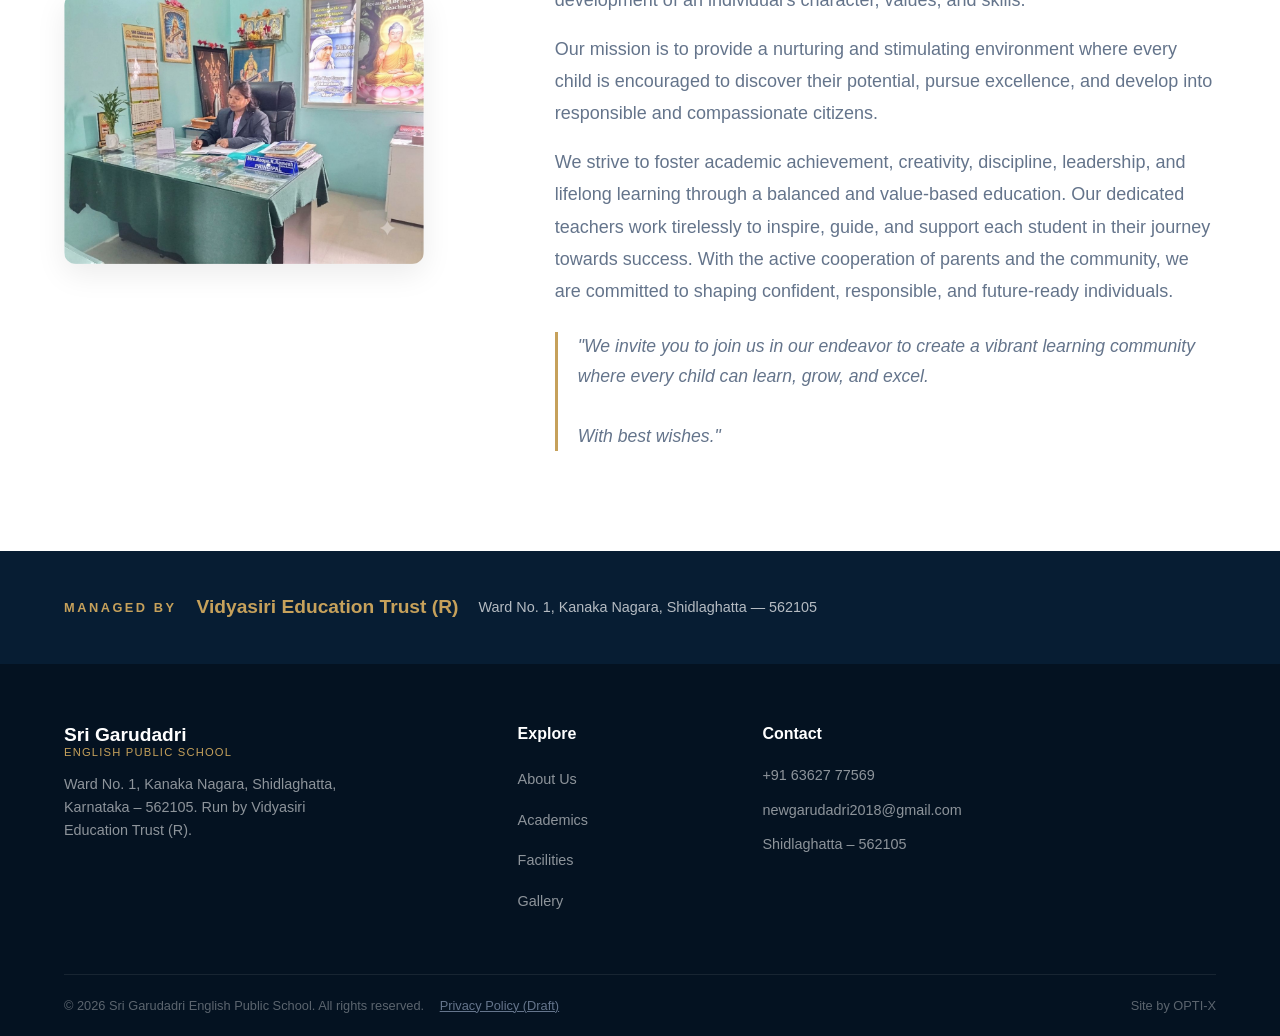
==== commit 6511b74d: "UI Audit, Security Enhancements, and Content Expansion" ====
--- a/about.html
+++ b/about.html
@@ -3,6 +3,9 @@
 <head>
 <meta charset="UTF-8">
 <meta name="viewport" content="width=device-width, initial-scale=1.0">
+<meta http-equiv="Content-Security-Policy" content="default-src 'self'; img-src 'self' data:; style-src 'self' 'unsafe-inline'; script-src 'self' 'unsafe-inline'; frame-src 'self' https://www.youtube-nocookie.com;">
+<meta name="referrer" content="strict-origin-when-cross-origin">
+<meta name="description" content="Learn about the mission, values, and leadership at Sri Garudadri English Public School in Shidlaghatta.">
 <title>About Us — Sri Garudadri English Public School</title>
 <link rel="stylesheet" href="styles.css">
 <script src="components/header.js"></script>
@@ -11,6 +14,8 @@
 <body>
 
 <sgeps-header></sgeps-header>
+
+<main>
 
 <header class="page-hero">
   <div class="container">
@@ -62,9 +67,9 @@
       <p style="margin: 0; max-width: 600px;">Our students and dedicated staff build a strong, supportive environment that fosters both academic and extracurricular excellence.</p>
     </div>
     <div class="gallery-grid reveal" style="margin-top: 40px; justify-content: center;">
-      <div class="gallery-tile wide"><img src="SG - photos/Group photo.jpg" alt="Student Body"></div>
-      <div class="gallery-tile"><img src="SG - photos/Shiva and gruop photo.jpg" alt="Faculty and Students"></div>
-      <div class="gallery-tile"><img src="SG - photos/Marchfast NCC.jpg" alt="NCC March"></div>
+      <div class="gallery-tile wide"><img src="SG - photos/Group photo.jpg" alt="Student Body" loading="lazy"></div>
+      <div class="gallery-tile"><img src="SG - photos/Shiva and gruop photo.jpg" alt="Faculty and Students" loading="lazy"></div>
+      <div class="gallery-tile"><img src="SG - photos/Marchfast NCC.jpg" alt="NCC March" loading="lazy"></div>
     </div>
   </div>
 </section>
@@ -72,13 +77,16 @@
 <section class="leader-band" id="leadership">
   <div class="container leader-grid">
     <div class="leader-photo reveal">
-      <img src="SG - photos/Principal.jpg" alt="Roopa K. Ramesh, Principal">
+      <img src="SG - photos/Principal.jpg" alt="Roopa K. Ramesh, Principal" loading="lazy">
     </div>
     <div class="leader-copy reveal">
       <p class="eyebrow">Head of institution</p>
       <h2>Roopa K. Ramesh</h2>
       <span class="role">D.Ed &nbsp;·&nbsp; M.A. &nbsp;·&nbsp; B.Ed</span>
-      <blockquote>"We invite you to join us in our endeavor to create a vibrant learning community where every child can learn, grow, and excel."</blockquote>
+      <p style="margin-top: 24px; color: var(--text-light); line-height: 1.8;">It gives immense pleasure to welcome you to our school community. We believe that education is not merely the acquisition of knowledge but the holistic development of an individual's character, values, and skills.</p>
+      <p style="color: var(--text-light); line-height: 1.8; margin-top: 16px;">Our mission is to provide a nurturing and stimulating environment where every child is encouraged to discover their potential, pursue excellence, and develop into responsible and compassionate citizens.</p>
+      <p style="color: var(--text-light); line-height: 1.8; margin-top: 16px;">We strive to foster academic achievement, creativity, discipline, leadership, and lifelong learning through a balanced and value-based education. Our dedicated teachers work tirelessly to inspire, guide, and support each student in their journey towards success. With the active cooperation of parents and the community, we are committed to shaping confident, responsible, and future-ready individuals.</p>
+      <blockquote style="margin-top: 24px;">"We invite you to join us in our endeavor to create a vibrant learning community where every child can learn, grow, and excel.<br><br>With best wishes."</blockquote>
     </div>
   </div>
 </section>
@@ -91,6 +99,8 @@
   </div>
 </section>
 
+</main>
+
 <sgeps-footer></sgeps-footer>
 
 <script src="script.js"></script>
--- a/styles.css
+++ b/styles.css
@@ -62,6 +62,17 @@
   transition: var(--transition);
 }
 
+/* Accessibility Focus States */
+a:focus-visible,
+button:focus-visible,
+input:focus-visible,
+textarea:focus-visible,
+select:focus-visible {
+  outline: 2px solid var(--gold);
+  outline-offset: 2px;
+  border-radius: 2px;
+}
+
 ul { list-style: none; }
 
 img {
@@ -188,14 +199,18 @@
   gap: 12px;
 }
 
-.brand svg {
+.brand svg,
+.brand img {
   width: 42px;
   height: 42px;
   flex-shrink: 0;
   transition: transform 0.4s ease;
-}
-
-.brand:hover svg {
+  border-radius: 50%;
+  object-fit: cover;
+}
+
+.brand:hover svg,
+.brand:hover img {
   transform: rotate(15deg);
 }
 
@@ -616,6 +631,16 @@
   padding: 36px;
   border-radius: var(--radius);
   transition: var(--transition);
+  display: flex;
+  flex-direction: column;
+}
+
+.program-card img {
+  width: 100%;
+  height: 200px;
+  object-fit: cover;
+  border-radius: calc(var(--radius) - 4px);
+  margin-bottom: 24px;
 }
 
 .program-card:hover {
@@ -1280,7 +1305,34 @@
 @media (max-width: 480px) {
   .container { padding: 0 16px; }
   .press-grid { grid-template-columns: 1fr; }
-  .gallery-grid { grid-template-columns: 1fr 1fr; }
+  .gallery-grid { grid-template-columns: 1fr; }
   .fac-grid { grid-template-columns: 1fr; }
   .stage-row { grid-template-columns: 1fr; }
 }
+
+/* ============ PRESS SLIDER ============ */
+.press-slider {
+  display: flex;
+  gap: 24px;
+  overflow-x: auto;
+  scroll-snap-type: x mandatory;
+  padding-bottom: 24px;
+  scroll-behavior: smooth;
+  -ms-overflow-style: none; /* IE and Edge */
+  scrollbar-width: none; /* Firefox */
+}
+.press-slider::-webkit-scrollbar { display: none; }
+.press-slider .press-card {
+  flex: 0 0 min(350px, 85vw);
+  scroll-snap-align: start;
+  border-radius: var(--radius);
+  overflow: hidden;
+  box-shadow: var(--shadow);
+  background: var(--white);
+}
+.press-slider .press-card iframe {
+  width: 100%;
+  height: 250px;
+  display: block;
+}
+
